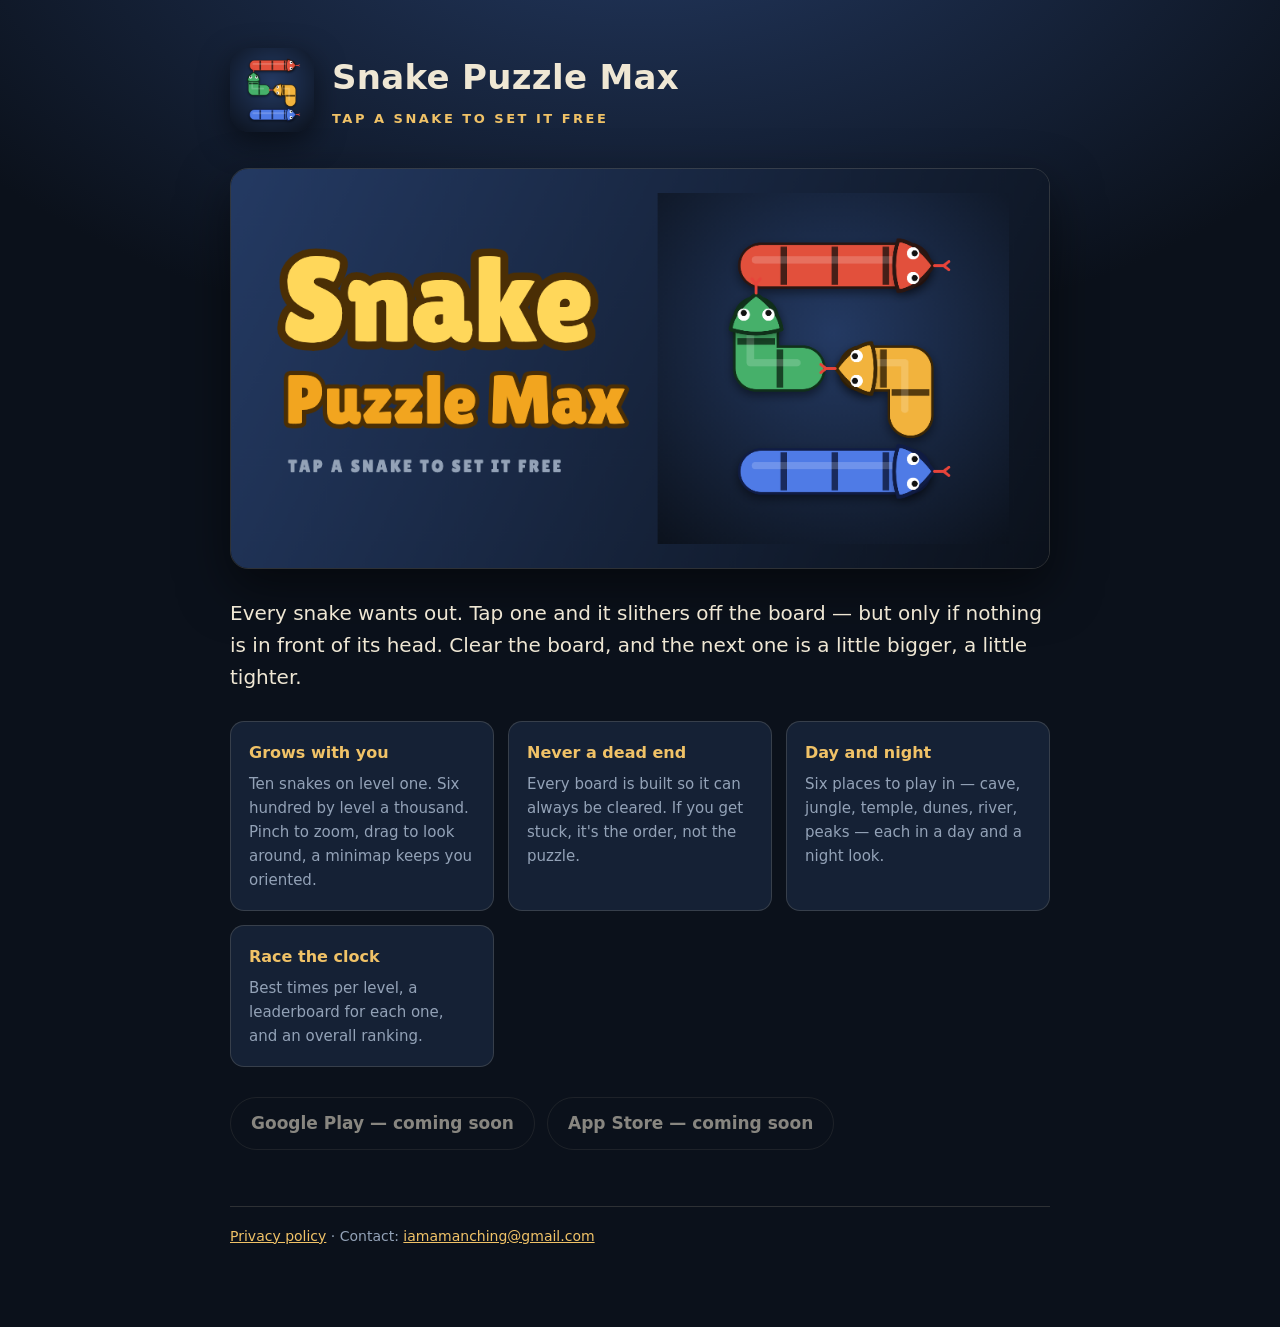
==== index.html @ 088263a1 "Snake Puzzle Max site: landing page and privacy policy Co-Authored-By: Claude Fable 5.1 <noreply@ant" ====
<!doctype html>
<html lang="en">
<head>
<meta charset="utf-8">
<meta name="viewport" content="width=device-width, initial-scale=1">
<title>Snake Puzzle Max</title>
<meta name="description" content="Tap a snake to set it free. A calm, clever puzzle with a thousand levels that grow with you.">
<style>
  :root { --bg: #0b111b; --panel: #152135; --ink: #efe7d4; --soft: #93a2b7; --gold: #f0c267; --line: rgba(228,215,183,.16); }
  * { box-sizing: border-box; }
  body { margin: 0; background: radial-gradient(1200px 700px at 50% -10%, #243a63, var(--bg) 70%); color: var(--ink); font: 17px/1.6 -apple-system, system-ui, Segoe UI, Roboto, sans-serif; }
  main { max-width: 860px; margin: 0 auto; padding: 48px 20px 80px; }
  header { display: flex; align-items: center; gap: 18px; }
  header img { width: 84px; height: 84px; border-radius: 20px; box-shadow: 0 10px 30px rgba(0,0,0,.5); }
  h1 { margin: 0; font-size: 34px; letter-spacing: .3px; }
  h1 small { display: block; font-size: 13px; letter-spacing: 2.5px; color: var(--gold); font-weight: 700; margin-top: 4px; }
  .hero { margin: 36px 0 28px; border-radius: 18px; overflow: hidden; border: 1px solid var(--line); box-shadow: 0 20px 50px rgba(0,0,0,.5); }
  .hero img { display: block; width: 100%; height: auto; }
  p.lead { font-size: 20px; color: var(--ink); }
  .grid { display: grid; grid-template-columns: repeat(auto-fit, minmax(220px, 1fr)); gap: 14px; margin: 28px 0; }
  .card { background: var(--panel); border: 1px solid var(--line); border-radius: 14px; padding: 18px; }
  .card h3 { margin: 0 0 6px; font-size: 16px; color: var(--gold); }
  .card p { margin: 0; color: var(--soft); font-size: 15px; }
  .stores { display: flex; gap: 12px; flex-wrap: wrap; margin-top: 30px; }
  .btn { display: inline-block; padding: 12px 20px; border-radius: 999px; border: 1.5px solid var(--gold); color: var(--ink); text-decoration: none; font-weight: 700; }
  .btn.soon { opacity: .55; border-color: var(--line); }
  footer { margin-top: 56px; color: var(--soft); font-size: 14px; border-top: 1px solid var(--line); padding-top: 18px; }
  footer a { color: var(--gold); }
</style>
</head>
<body>
<main>
  <header>
    <img src="icon.png" alt="Snake Puzzle Max icon">
    <h1>Snake Puzzle Max <small>TAP A SNAKE TO SET IT FREE</small></h1>
  </header>

  <div class="hero"><img src="feature.png" alt="Four snakes coiled into an S"></div>

  <p class="lead">Every snake wants out. Tap one and it slithers off the board — but only if nothing is in front of its head. Clear the board, and the next one is a little bigger, a little tighter.</p>

  <div class="grid">
    <div class="card"><h3>Grows with you</h3><p>Ten snakes on level one. Six hundred by level a thousand. Pinch to zoom, drag to look around, a minimap keeps you oriented.</p></div>
    <div class="card"><h3>Never a dead end</h3><p>Every board is built so it can always be cleared. If you get stuck, it's the order, not the puzzle.</p></div>
    <div class="card"><h3>Day and night</h3><p>Six places to play in — cave, jungle, temple, dunes, river, peaks — each in a day and a night look.</p></div>
    <div class="card"><h3>Race the clock</h3><p>Best times per level, a leaderboard for each one, and an overall ranking.</p></div>
  </div>

  <div class="stores">
    <a class="btn soon" href="#">Google Play — coming soon</a>
    <a class="btn soon" href="#">App Store — coming soon</a>
  </div>

  <footer>
    <a href="privacy.html">Privacy policy</a> · Contact: <a href="mailto:iamamanching@gmail.com">iamamanching@gmail.com</a>
  </footer>
</main>
</body>
</html>
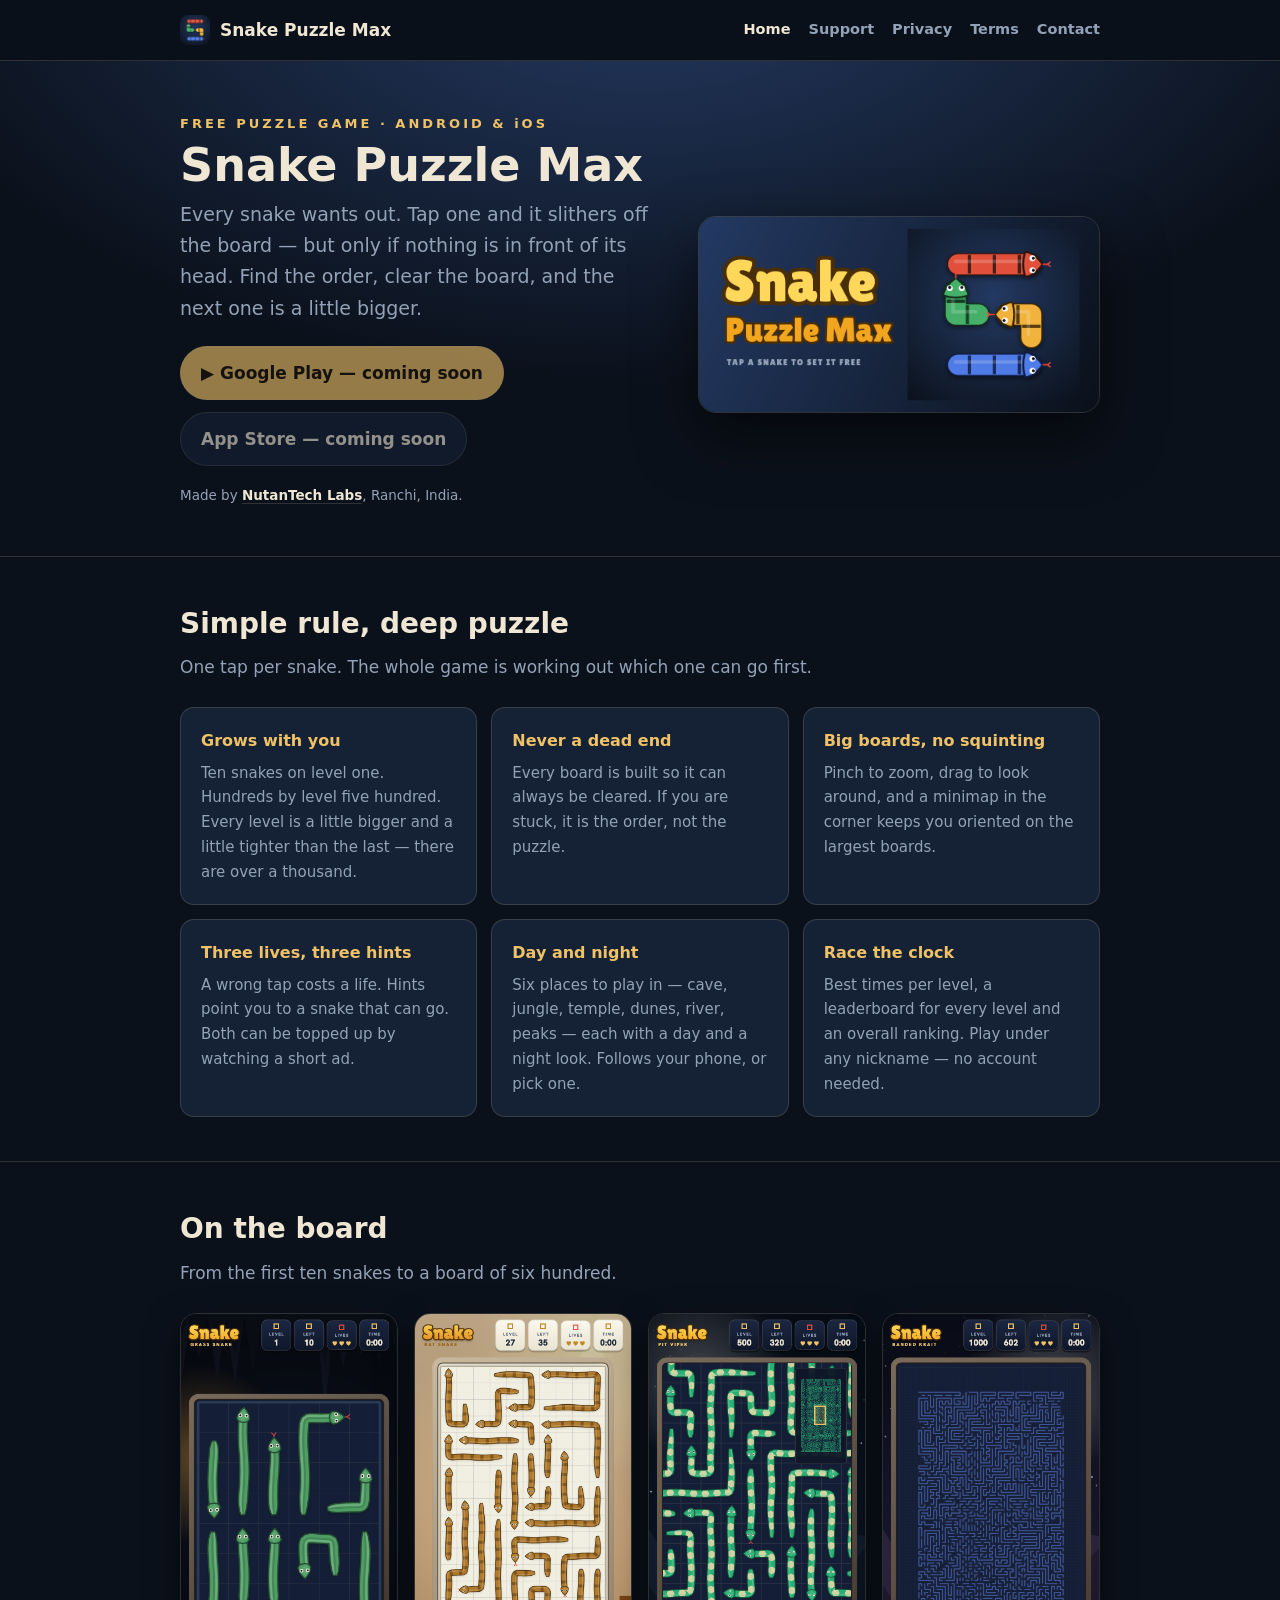
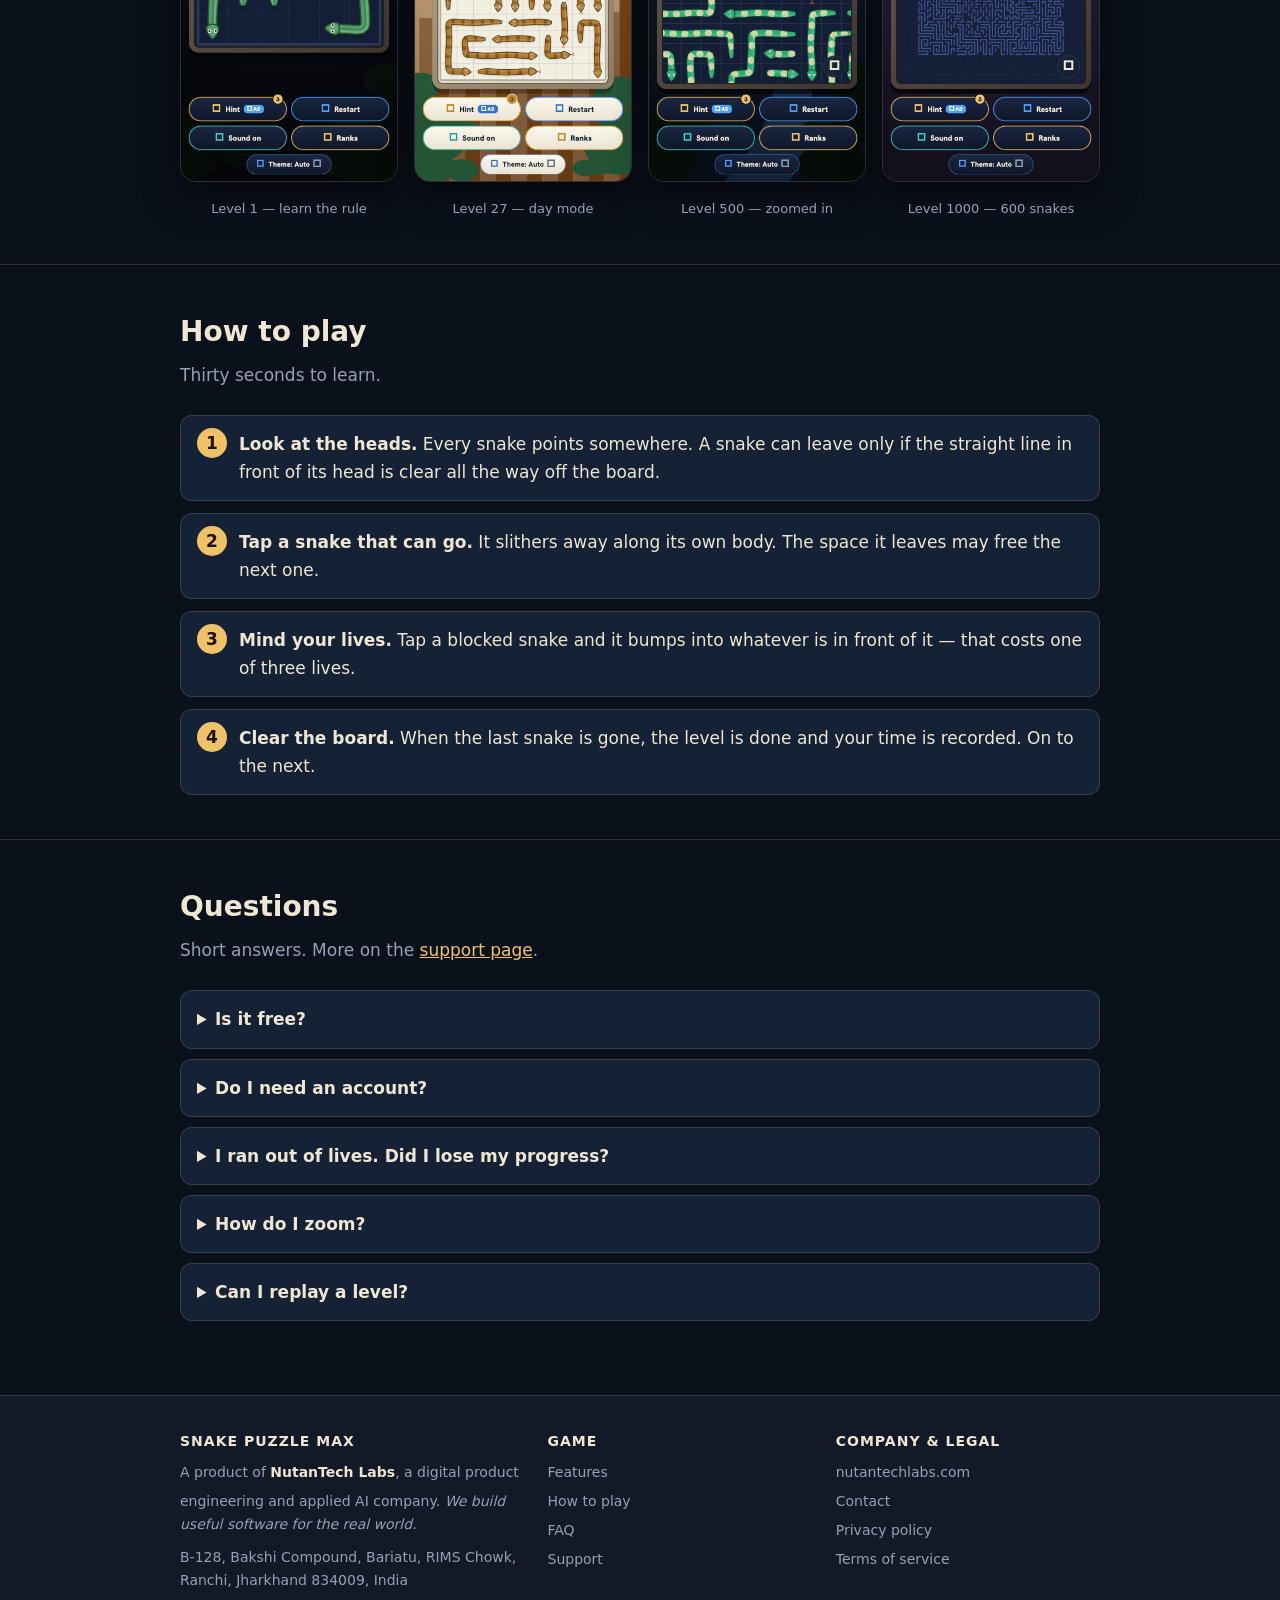
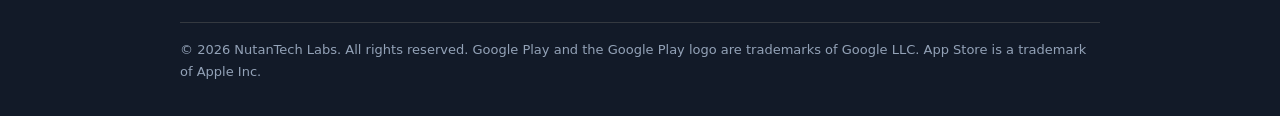
==== commit 14a1c06b: "Full site: landing, support, privacy, terms, contact; NutanTech Labs branding Co-Authored-By: Claude" ====
--- a/index.html
+++ b/index.html
@@ -3,57 +3,117 @@
 <head>
 <meta charset="utf-8">
 <meta name="viewport" content="width=device-width, initial-scale=1">
-<title>Snake Puzzle Max</title>
-<meta name="description" content="Tap a snake to set it free. A calm, clever puzzle with a thousand levels that grow with you.">
-<style>
-  :root { --bg: #0b111b; --panel: #152135; --ink: #efe7d4; --soft: #93a2b7; --gold: #f0c267; --line: rgba(228,215,183,.16); }
-  * { box-sizing: border-box; }
-  body { margin: 0; background: radial-gradient(1200px 700px at 50% -10%, #243a63, var(--bg) 70%); color: var(--ink); font: 17px/1.6 -apple-system, system-ui, Segoe UI, Roboto, sans-serif; }
-  main { max-width: 860px; margin: 0 auto; padding: 48px 20px 80px; }
-  header { display: flex; align-items: center; gap: 18px; }
-  header img { width: 84px; height: 84px; border-radius: 20px; box-shadow: 0 10px 30px rgba(0,0,0,.5); }
-  h1 { margin: 0; font-size: 34px; letter-spacing: .3px; }
-  h1 small { display: block; font-size: 13px; letter-spacing: 2.5px; color: var(--gold); font-weight: 700; margin-top: 4px; }
-  .hero { margin: 36px 0 28px; border-radius: 18px; overflow: hidden; border: 1px solid var(--line); box-shadow: 0 20px 50px rgba(0,0,0,.5); }
-  .hero img { display: block; width: 100%; height: auto; }
-  p.lead { font-size: 20px; color: var(--ink); }
-  .grid { display: grid; grid-template-columns: repeat(auto-fit, minmax(220px, 1fr)); gap: 14px; margin: 28px 0; }
-  .card { background: var(--panel); border: 1px solid var(--line); border-radius: 14px; padding: 18px; }
-  .card h3 { margin: 0 0 6px; font-size: 16px; color: var(--gold); }
-  .card p { margin: 0; color: var(--soft); font-size: 15px; }
-  .stores { display: flex; gap: 12px; flex-wrap: wrap; margin-top: 30px; }
-  .btn { display: inline-block; padding: 12px 20px; border-radius: 999px; border: 1.5px solid var(--gold); color: var(--ink); text-decoration: none; font-weight: 700; }
-  .btn.soon { opacity: .55; border-color: var(--line); }
-  footer { margin-top: 56px; color: var(--soft); font-size: 14px; border-top: 1px solid var(--line); padding-top: 18px; }
-  footer a { color: var(--gold); }
-</style>
+<title>Snake Puzzle Max – Tap a snake to set it free</title>
+<meta name="description" content="A calm, clever puzzle game. Tap a snake and it slithers off the board — if nothing is in its way. A thousand levels that grow with you. By NutanTech Labs.">
+<link rel="canonical" href="https://amanchhing.github.io/snake-puzzle-max/index.html">
+<link rel="icon" href="icon.png" type="image/png">
+<link rel="apple-touch-icon" href="icon.png">
+<meta property="og:type" content="website">
+<meta property="og:site_name" content="Snake Puzzle Max">
+<meta property="og:title" content="Snake Puzzle Max – Tap a snake to set it free">
+<meta property="og:description" content="A calm, clever puzzle game. Tap a snake and it slithers off the board — if nothing is in its way. A thousand levels that grow with you. By NutanTech Labs.">
+<meta property="og:url" content="https://amanchhing.github.io/snake-puzzle-max/index.html">
+<meta property="og:image" content="https://amanchhing.github.io/snake-puzzle-max/feature.png">
+<meta name="twitter:card" content="summary_large_image">
+<meta name="theme-color" content="#0b111b">
+<link rel="stylesheet" href="styles.css">
+<script type="application/ld+json">
+{"@context":"https://schema.org","@graph":[
+ {"@type":"Organization","name":"NutanTech Labs","url":"https://nutantechlabs.com","email":"info@nutantechlabs.com",
+  "address":{"@type":"PostalAddress","streetAddress":"B-128, Bakshi Compound, Bariatu, RIMS Chowk","addressLocality":"Ranchi","addressRegion":"Jharkhand","postalCode":"834009","addressCountry":"IN"}},
+ {"@type":"MobileApplication","name":"Snake Puzzle Max","operatingSystem":"Android, iOS","applicationCategory":"GameApplication",
+  "description":"Tap a snake to set it free. A calm, clever puzzle with over a thousand levels that grow with you.",
+  "image":"https://amanchhing.github.io/snake-puzzle-max/feature.png","url":"https://amanchhing.github.io/snake-puzzle-max/",
+  "offers":{"@type":"Offer","price":"0","priceCurrency":"USD"},
+  "publisher":{"@type":"Organization","name":"NutanTech Labs","url":"https://nutantechlabs.com"}}
+]}
+</script>
 </head>
 <body>
-<main>
-  <header>
-    <img src="icon.png" alt="Snake Puzzle Max icon">
-    <h1>Snake Puzzle Max <small>TAP A SNAKE TO SET IT FREE</small></h1>
-  </header>
+<header class="nav"><div class="wrap">
+  <a class="brand" href="index.html"><img src="icon.png" alt=""> Snake Puzzle Max</a>
+  <nav><a href="index.html" aria-current="page">Home</a><a href="support.html">Support</a><a href="privacy.html">Privacy</a><a href="terms.html">Terms</a><a href="contact.html">Contact</a></nav>
+</div></header>
 
-  <div class="hero"><img src="feature.png" alt="Four snakes coiled into an S"></div>
+<section class="hero" style="border-top:0"><div class="wrap">
+  <div>
+    <h1><small>FREE PUZZLE GAME · ANDROID &amp; iOS</small>Snake Puzzle Max</h1>
+    <p class="lead">Every snake wants out. Tap one and it slithers off the board — but only if nothing is in front of its head. Find the order, clear the board, and the next one is a little bigger.</p>
+    <div class="stores">
+      <a class="btn primary soon" href="#" title="Coming soon">▶ Google Play — coming soon</a>
+      <a class="btn soon" href="#" title="Coming soon"> App Store — coming soon</a>
+    </div>
+    <p class="by">Made by <a href="https://nutantechlabs.com" target="_blank" rel="noopener">NutanTech Labs</a>, Ranchi, India.</p>
+  </div>
+  <div class="art"><img src="feature.png" alt="Four coloured snakes coiled into the shape of an S"></div>
+</div></section>
 
-  <p class="lead">Every snake wants out. Tap one and it slithers off the board — but only if nothing is in front of its head. Clear the board, and the next one is a little bigger, a little tighter.</p>
+<section id="features"><div class="wrap">
+  <h2>Simple rule, deep puzzle</h2>
+  <p class="sub">One tap per snake. The whole game is working out which one can go first.</p>
+  <div class="grid">
+    <div class="card"><h3>Grows with you</h3><p>Ten snakes on level one. Hundreds by level five hundred. Every level is a little bigger and a little tighter than the last — there are over a thousand.</p></div>
+    <div class="card"><h3>Never a dead end</h3><p>Every board is built so it can always be cleared. If you are stuck, it is the order, not the puzzle.</p></div>
+    <div class="card"><h3>Big boards, no squinting</h3><p>Pinch to zoom, drag to look around, and a minimap in the corner keeps you oriented on the largest boards.</p></div>
+    <div class="card"><h3>Three lives, three hints</h3><p>A wrong tap costs a life. Hints point you to a snake that can go. Both can be topped up by watching a short ad.</p></div>
+    <div class="card"><h3>Day and night</h3><p>Six places to play in — cave, jungle, temple, dunes, river, peaks — each with a day and a night look. Follows your phone, or pick one.</p></div>
+    <div class="card"><h3>Race the clock</h3><p>Best times per level, a leaderboard for every level and an overall ranking. Play under any nickname — no account needed.</p></div>
+  </div>
+</div></section>
 
-  <div class="grid">
-    <div class="card"><h3>Grows with you</h3><p>Ten snakes on level one. Six hundred by level a thousand. Pinch to zoom, drag to look around, a minimap keeps you oriented.</p></div>
-    <div class="card"><h3>Never a dead end</h3><p>Every board is built so it can always be cleared. If you get stuck, it's the order, not the puzzle.</p></div>
-    <div class="card"><h3>Day and night</h3><p>Six places to play in — cave, jungle, temple, dunes, river, peaks — each in a day and a night look.</p></div>
-    <div class="card"><h3>Race the clock</h3><p>Best times per level, a leaderboard for each one, and an overall ranking.</p></div>
+<section id="screens"><div class="wrap">
+  <h2>On the board</h2>
+  <p class="sub">From the first ten snakes to a board of six hundred.</p>
+  <div class="shots">
+    <figure><img src="shots/level-1.png" alt="Level 1 with ten snakes"><figcaption>Level 1 — learn the rule</figcaption></figure>
+    <figure><img src="shots/level-27-day.png" alt="Level 27 in day mode"><figcaption>Level 27 — day mode</figcaption></figure>
+    <figure><img src="shots/level-500-zoomed.png" alt="Level 500 zoomed in with minimap"><figcaption>Level 500 — zoomed in</figcaption></figure>
+    <figure><img src="shots/level-1000.png" alt="Level 1000 whole board"><figcaption>Level 1000 — 600 snakes</figcaption></figure>
   </div>
+</div></section>
 
-  <div class="stores">
-    <a class="btn soon" href="#">Google Play — coming soon</a>
-    <a class="btn soon" href="#">App Store — coming soon</a>
+<section id="how"><div class="wrap">
+  <h2>How to play</h2>
+  <p class="sub">Thirty seconds to learn.</p>
+  <ol class="steps">
+    <li><strong>Look at the heads.</strong> Every snake points somewhere. A snake can leave only if the straight line in front of its head is clear all the way off the board.</li>
+    <li><strong>Tap a snake that can go.</strong> It slithers away along its own body. The space it leaves may free the next one.</li>
+    <li><strong>Mind your lives.</strong> Tap a blocked snake and it bumps into whatever is in front of it — that costs one of three lives.</li>
+    <li><strong>Clear the board.</strong> When the last snake is gone, the level is done and your time is recorded. On to the next.</li>
+  </ol>
+</div></section>
+
+<section id="faq"><div class="wrap">
+  <h2>Questions</h2>
+  <p class="sub">Short answers. More on the <a href="support.html">support page</a>.</p>
+  <details><summary>Is it free?</summary><p>Yes. The game is free and supported by ads. Ads appear between some levels, and you can choose to watch one to get a life back, a hint, or to skip to a level you have not reached.</p></details>
+  <details><summary>Do I need an account?</summary><p>No. Your progress is saved on your phone. The leaderboard uses a nickname you pick and an anonymous ID — no email, no password.</p></details>
+  <details><summary>I ran out of lives. Did I lose my progress?</summary><p>No. You can watch an ad for one more life and continue the same board, or restart the level. Levels you have cleared stay cleared.</p></details>
+  <details><summary>How do I zoom?</summary><p>Pinch with two fingers, or tap the zoom button in the corner of the board. When zoomed in, a small map appears at the top right — tap it to jump to any part of the board.</p></details>
+  <details><summary>Can I replay a level?</summary><p>Yes. Tap the level number at the top to open the level map. Cleared levels show your best time; tap one to play it again.</p></details>
+</div></section>
+
+<footer><div class="wrap">
+  <div>
+    <h4>Snake Puzzle Max</h4>
+    <p style="margin:0 0 10px">A product of <a class="ntl" href="https://nutantechlabs.com" target="_blank" rel="noopener">NutanTech Labs</a>, a digital product engineering and applied AI company. <em>We build useful software for the real world.</em></p>
+    <p style="margin:0">B-128, Bakshi Compound, Bariatu, RIMS Chowk,<br>Ranchi, Jharkhand 834009, India</p>
   </div>
-
-  <footer>
-    <a href="privacy.html">Privacy policy</a> · Contact: <a href="mailto:iamamanching@gmail.com">iamamanching@gmail.com</a>
-  </footer>
-</main>
+  <div>
+    <h4>Game</h4>
+    <a href="index.html#features">Features</a>
+    <a href="index.html#how">How to play</a>
+    <a href="index.html#faq">FAQ</a>
+    <a href="support.html">Support</a>
+  </div>
+  <div>
+    <h4>Company &amp; legal</h4>
+    <a href="https://nutantechlabs.com" target="_blank" rel="noopener">nutantechlabs.com</a>
+    <a href="contact.html">Contact</a>
+    <a href="privacy.html">Privacy policy</a>
+    <a href="terms.html">Terms of service</a>
+  </div>
+  <div class="legal">© 2026 NutanTech Labs. All rights reserved. Google Play and the Google Play logo are trademarks of Google LLC. App Store is a trademark of Apple Inc.</div>
+</div></footer>
 </body>
 </html>
--- a/styles.css
+++ b/styles.css
@@ -0,0 +1,86 @@
+:root {
+  --bg: #0b111b; --bg2: #121a28; --panel: #152135; --panel2: #1b2742;
+  --ink: #efe7d4; --soft: #93a2b7; --gold: #f0c267; --gold2: #d8a445;
+  --line: rgba(228,215,183,.16); --blue: #4ea3ff;
+}
+* { box-sizing: border-box; }
+html { scroll-behavior: smooth; }
+body { margin: 0; background: var(--bg); color: var(--ink);
+  font: 17px/1.65 -apple-system, system-ui, "Segoe UI", Roboto, Helvetica, Arial, sans-serif; }
+a { color: var(--gold); }
+img { max-width: 100%; }
+.wrap { max-width: 960px; margin: 0 auto; padding: 0 20px; }
+
+/* nav */
+.nav { position: sticky; top: 0; z-index: 10; background: rgba(11,17,27,.86); backdrop-filter: blur(10px);
+  border-bottom: 1px solid var(--line); }
+.nav .wrap { display: flex; align-items: center; gap: 14px; height: 60px; }
+.brand { display: flex; align-items: center; gap: 10px; color: var(--ink); text-decoration: none; font-weight: 800; }
+.brand img { width: 30px; height: 30px; border-radius: 8px; }
+.nav nav { margin-left: auto; display: flex; gap: 18px; flex-wrap: wrap; }
+.nav nav a { color: var(--soft); text-decoration: none; font-size: 14.5px; font-weight: 600; }
+.nav nav a:hover, .nav nav a[aria-current] { color: var(--ink); }
+
+/* hero */
+.hero { background: radial-gradient(1100px 600px at 50% -20%, #243a63, var(--bg) 70%); padding: 56px 0 36px; }
+.hero .wrap { display: grid; grid-template-columns: 1.2fr 1fr; gap: 36px; align-items: center; }
+.hero h1 { font-size: 46px; line-height: 1.08; margin: 0 0 8px; }
+.hero h1 small { display: block; font-size: 13px; letter-spacing: 3px; color: var(--gold); font-weight: 800; margin-bottom: 10px; }
+.hero p.lead { font-size: 19px; color: var(--soft); margin: 0 0 22px; }
+.hero .art img { border-radius: 18px; border: 1px solid var(--line); box-shadow: 0 24px 60px rgba(0,0,0,.55); }
+.stores { display: flex; gap: 12px; flex-wrap: wrap; }
+.btn { display: inline-flex; align-items: center; gap: 8px; padding: 12px 20px; border-radius: 999px;
+  border: 1.5px solid var(--gold); color: var(--ink); text-decoration: none; font-weight: 700; background: var(--panel); }
+.btn.primary { background: var(--gold); color: #1a1206; }
+.btn.soon { opacity: .6; border-color: var(--line); cursor: default; }
+.by { margin-top: 18px; font-size: 13.5px; color: var(--soft); }
+.by a { color: var(--ink); font-weight: 700; text-decoration: none; border-bottom: 1px solid var(--line); }
+
+/* sections */
+section { padding: 44px 0; border-top: 1px solid var(--line); }
+h2 { font-size: 28px; margin: 0 0 6px; }
+.sub { color: var(--soft); margin: 0 0 26px; }
+.grid { display: grid; grid-template-columns: repeat(auto-fit, minmax(230px, 1fr)); gap: 14px; }
+.card { background: var(--panel); border: 1px solid var(--line); border-radius: 14px; padding: 20px; }
+.card h3 { margin: 0 0 6px; font-size: 16px; color: var(--gold); }
+.card p { margin: 0; color: var(--soft); font-size: 15px; }
+.shots { display: grid; grid-template-columns: repeat(auto-fit, minmax(170px, 1fr)); gap: 16px; }
+.shots figure { margin: 0; }
+.shots img { border-radius: 16px; border: 1px solid var(--line); box-shadow: 0 14px 34px rgba(0,0,0,.5); }
+.shots figcaption { font-size: 13px; color: var(--soft); margin-top: 8px; text-align: center; }
+ol.steps { counter-reset: s; list-style: none; padding: 0; margin: 0; display: grid; gap: 12px; }
+ol.steps li { background: var(--panel); border: 1px solid var(--line); border-radius: 12px; padding: 14px 16px 14px 58px; position: relative; }
+ol.steps li::before { counter-increment: s; content: counter(s); position: absolute; left: 16px; top: 12px; width: 30px; height: 30px;
+  border-radius: 50%; background: var(--gold); color: #1a1206; font-weight: 900; display: grid; place-items: center; }
+details { background: var(--panel); border: 1px solid var(--line); border-radius: 12px; padding: 4px 16px; margin-bottom: 10px; }
+summary { cursor: pointer; font-weight: 700; padding: 10px 0; }
+details p { color: var(--soft); margin: 0 0 12px; }
+
+/* documents */
+.doc { padding: 40px 0 60px; }
+.doc .wrap { max-width: 780px; }
+.doc h1 { font-size: 34px; margin: 0 0 4px; }
+.doc .meta { color: var(--soft); font-size: 14px; margin-bottom: 28px; }
+.doc h2 { font-size: 21px; margin: 32px 0 8px; }
+.doc h3 { font-size: 17px; margin: 22px 0 6px; }
+.doc p, .doc li { color: #d8d2c2; }
+.doc table { width: 100%; border-collapse: collapse; font-size: 15px; margin: 10px 0 18px; }
+.doc th, .doc td { text-align: left; padding: 9px 10px; border-bottom: 1px solid var(--line); vertical-align: top; }
+.doc th { color: var(--gold); font-weight: 700; }
+.note { background: var(--panel); border-left: 3px solid var(--gold); padding: 12px 16px; border-radius: 0 10px 10px 0; color: var(--soft); }
+
+/* footer */
+footer { border-top: 1px solid var(--line); background: var(--bg2); padding: 34px 0; margin-top: 20px; color: var(--soft); font-size: 14px; }
+footer .wrap { display: grid; grid-template-columns: 1.3fr 1fr 1fr; gap: 24px; }
+footer h4 { margin: 0 0 8px; color: var(--ink); font-size: 14px; letter-spacing: 1px; text-transform: uppercase; }
+footer a { color: var(--soft); text-decoration: none; display: block; margin-bottom: 6px; }
+footer a:hover { color: var(--ink); }
+footer .legal { grid-column: 1 / -1; border-top: 1px solid var(--line); padding-top: 16px; margin-top: 6px; font-size: 13px; }
+.ntl { display: inline-flex; align-items: center; gap: 8px; color: var(--ink); font-weight: 700; }
+
+@media (max-width: 760px) {
+  .hero .wrap { grid-template-columns: 1fr; }
+  .hero h1 { font-size: 36px; }
+  footer .wrap { grid-template-columns: 1fr; }
+  .nav nav { gap: 12px; }
+}
